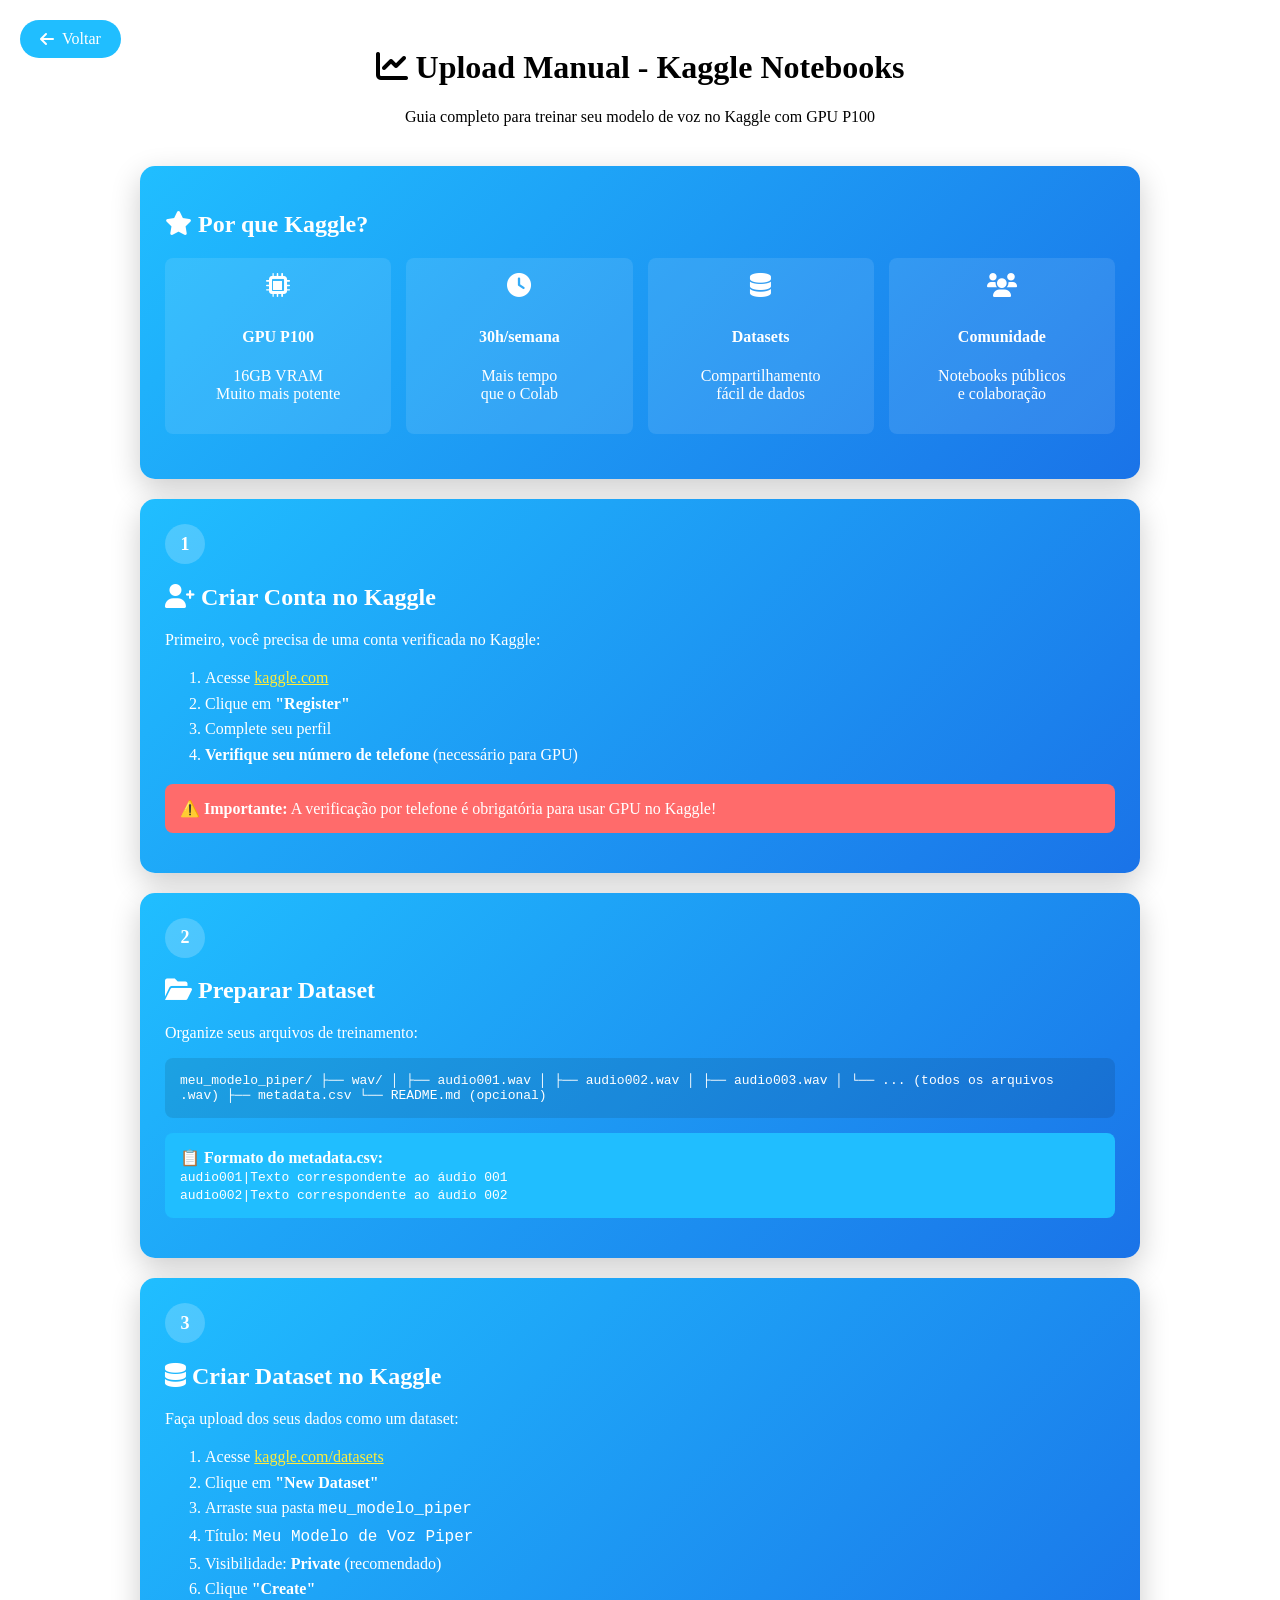
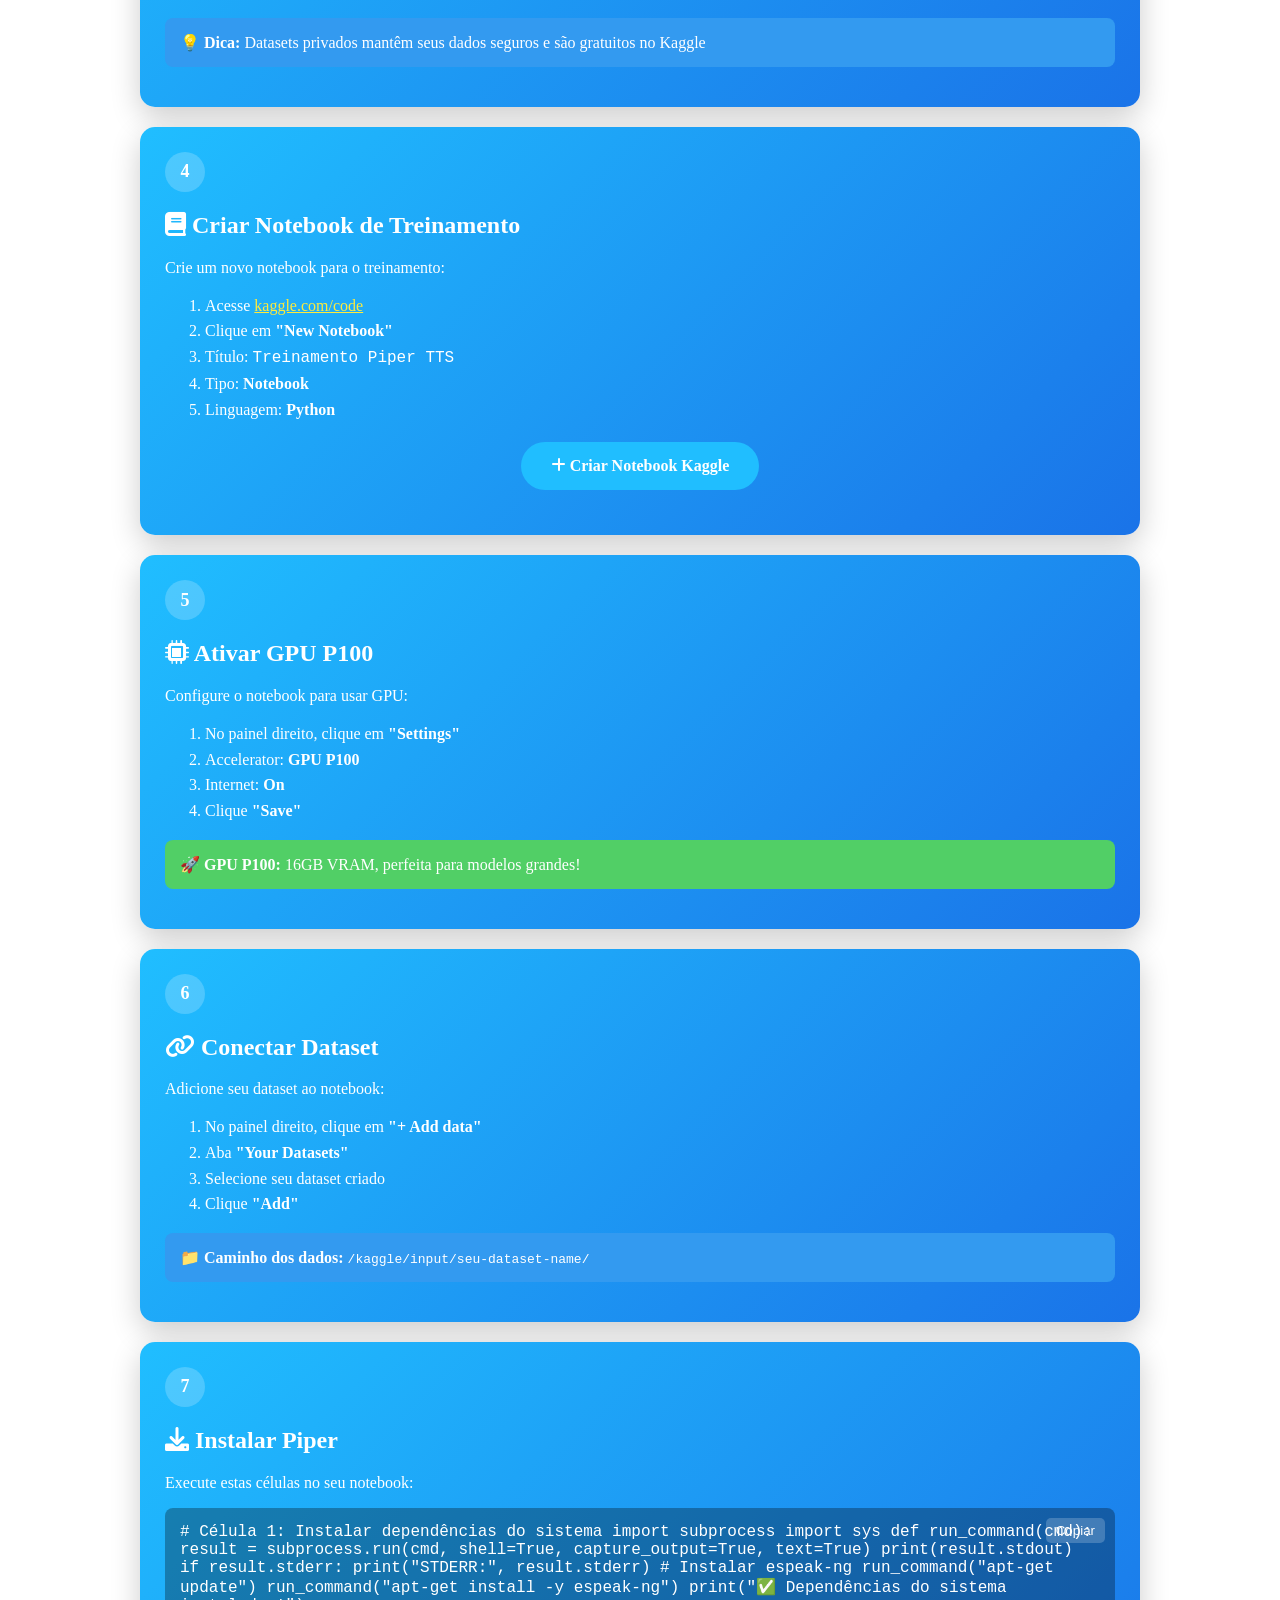
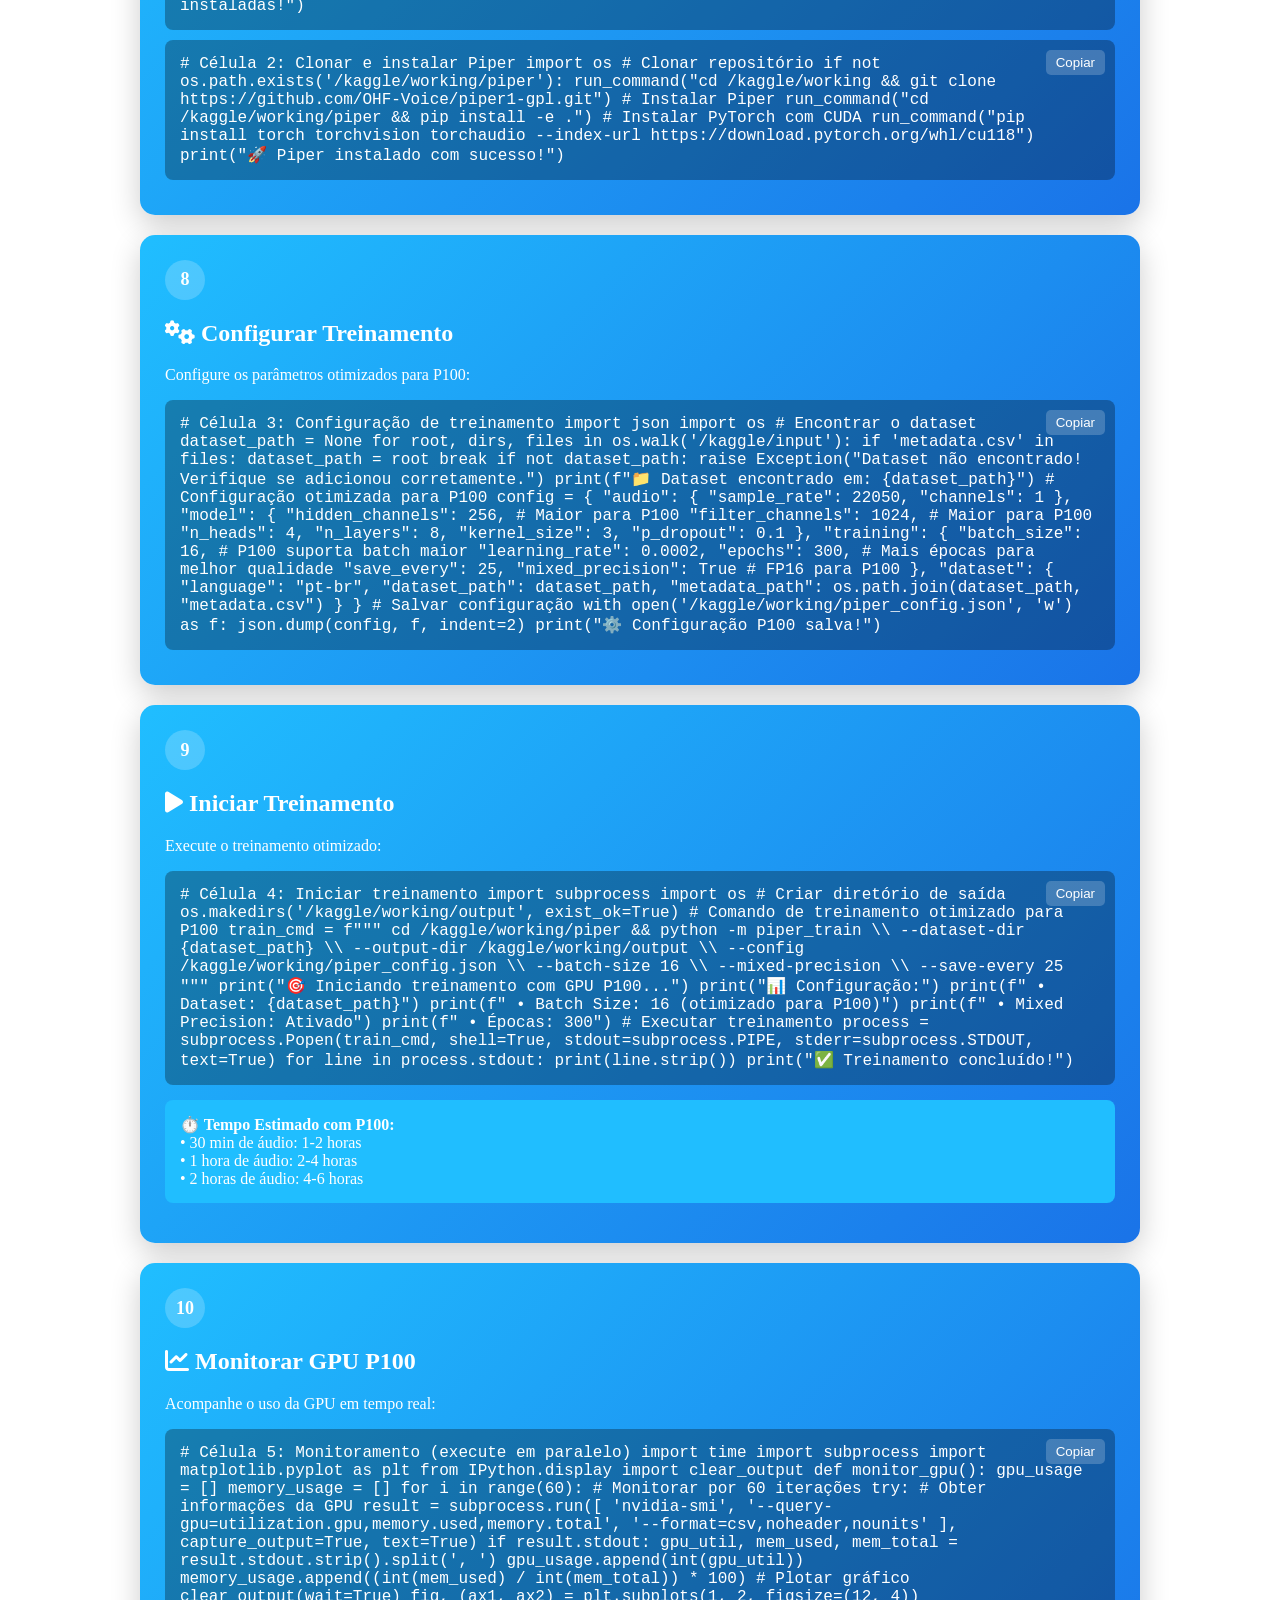
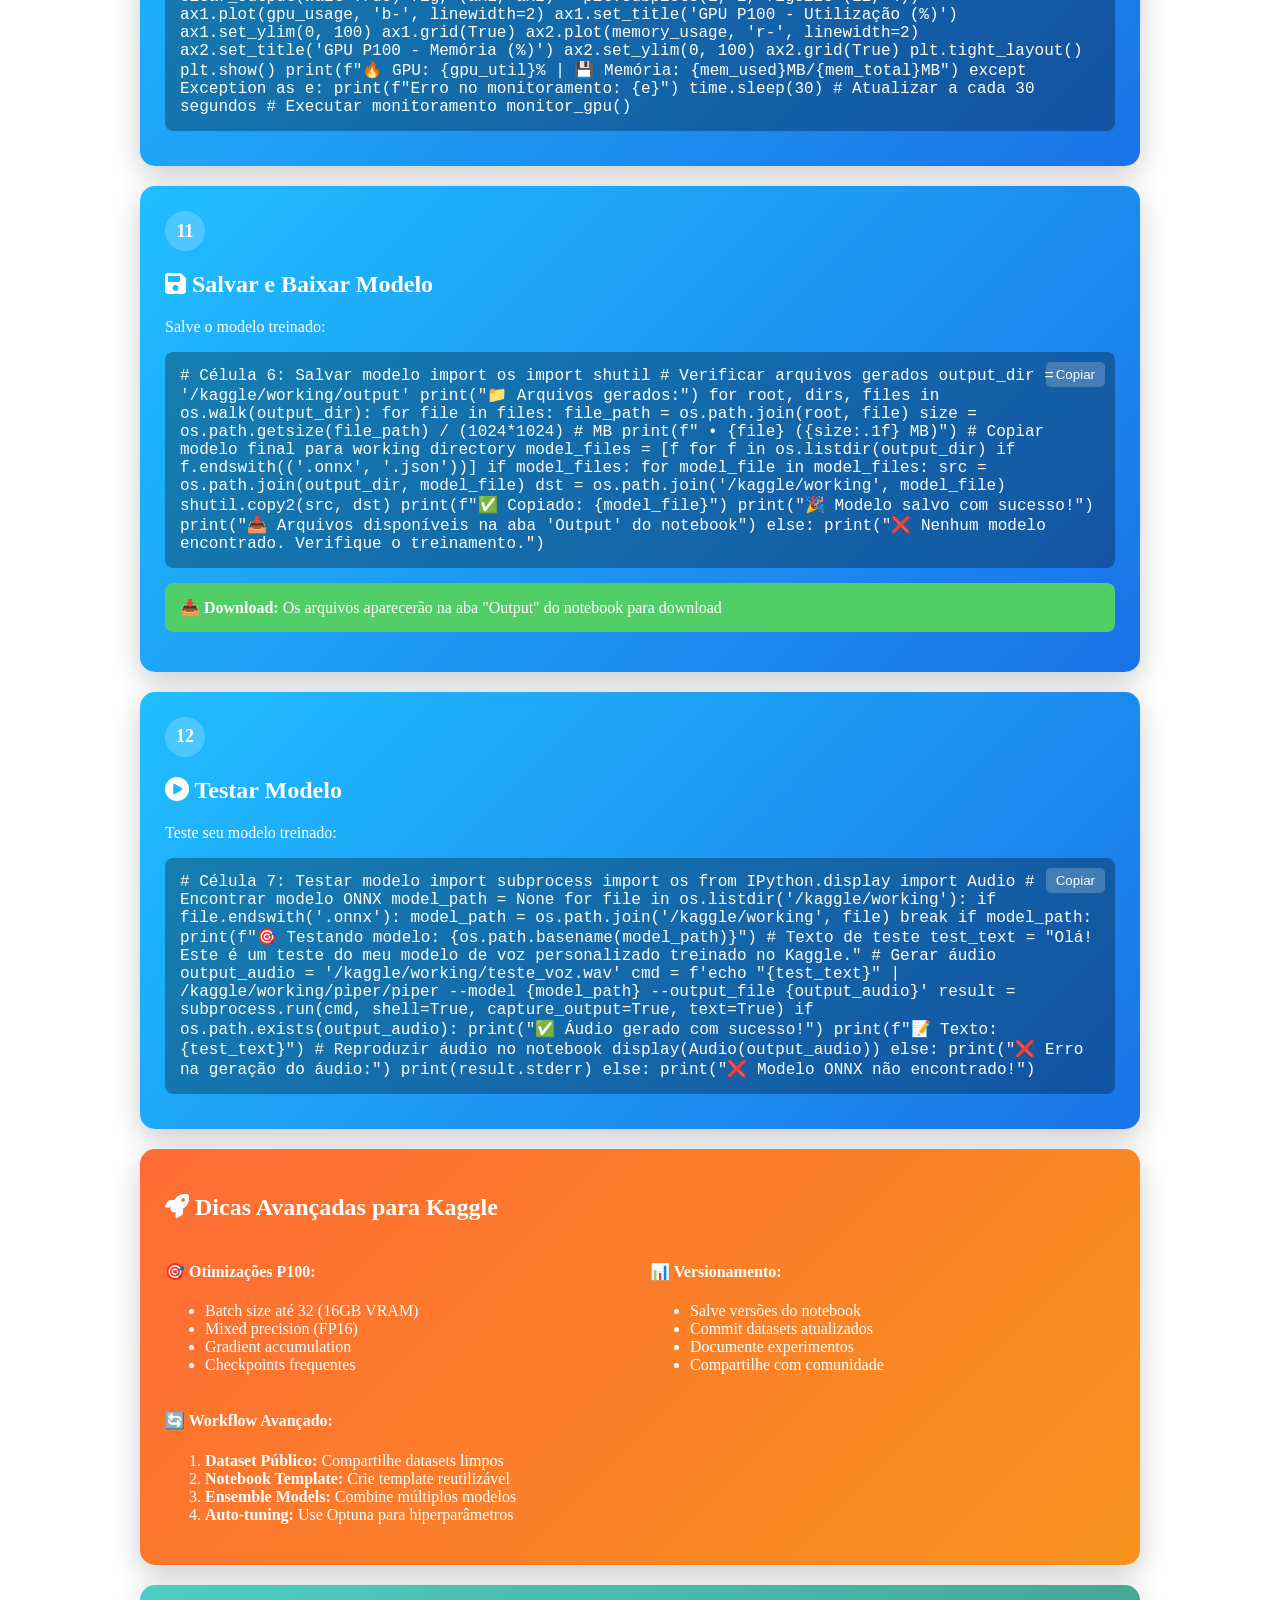
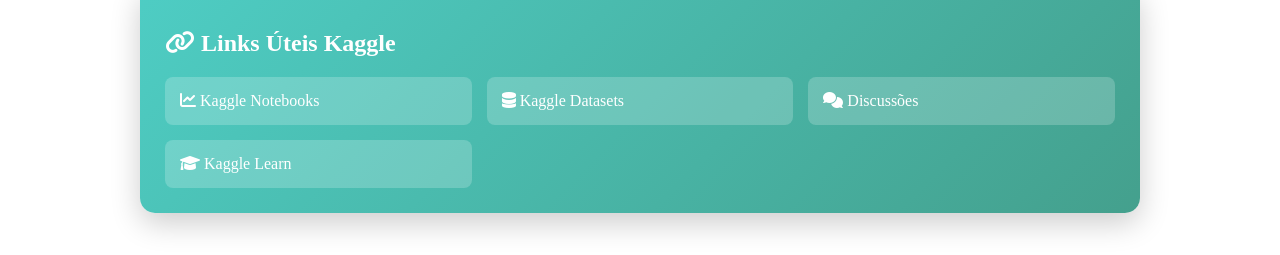
==== templates/Upload_Kaggle.html @ 47024d27 "teste e upgrade do pipper tts" ====
<!DOCTYPE html>
<html lang="pt-BR">
<head>
    <meta charset="UTF-8">
    <meta name="viewport" content="width=device-width, initial-scale=1.0">
    <title>Upload Manual - Kaggle Notebooks</title>
    <link rel="stylesheet" href="{{ url_for('static', filename='css/style.css') }}">
    <link href="https://cdnjs.cloudflare.com/ajax/libs/font-awesome/6.0.0/css/all.min.css" rel="stylesheet">
    <style>
        .upload-guide {
            max-width: 1000px;
            margin: 0 auto;
            padding: 20px;
        }
        .step-card {
            background: linear-gradient(135deg, #20beff 0%, #1a73e8 100%);
            color: white;
            padding: 25px;
            border-radius: 15px;
            margin: 20px 0;
            box-shadow: 0 10px 30px rgba(0,0,0,0.2);
        }
        .step-number {
            background: rgba(255,255,255,0.2);
            width: 40px;
            height: 40px;
            border-radius: 50%;
            display: flex;
            align-items: center;
            justify-content: center;
            font-weight: bold;
            font-size: 18px;
            margin-bottom: 15px;
        }
        .code-block {
            background: rgba(0,0,0,0.3);
            padding: 15px;
            border-radius: 8px;
            font-family: 'Courier New', monospace;
            margin: 10px 0;
            position: relative;
        }
        .copy-btn {
            position: absolute;
            top: 10px;
            right: 10px;
            background: rgba(255,255,255,0.2);
            border: none;
            color: white;
            padding: 5px 10px;
            border-radius: 5px;
            cursor: pointer;
        }
        .warning-box {
            background: #ff6b6b;
            color: white;
            padding: 15px;
            border-radius: 8px;
            margin: 15px 0;
        }
        .success-box {
            background: #51cf66;
            color: white;
            padding: 15px;
            border-radius: 8px;
            margin: 15px 0;
        }
        .info-box {
            background: #339af0;
            color: white;
            padding: 15px;
            border-radius: 8px;
            margin: 15px 0;
        }
        .kaggle-box {
            background: #20beff;
            color: white;
            padding: 15px;
            border-radius: 8px;
            margin: 15px 0;
        }
        .file-structure {
            background: rgba(0,0,0,0.1);
            padding: 15px;
            border-radius: 8px;
            font-family: monospace;
            margin: 10px 0;
        }
        .back-btn {
            position: fixed;
            top: 20px;
            left: 20px;
            background: #20beff;
            color: white;
            border: none;
            padding: 10px 20px;
            border-radius: 25px;
            cursor: pointer;
            text-decoration: none;
            display: flex;
            align-items: center;
            gap: 8px;
            z-index: 1000;
        }
        .advantage-grid {
            display: grid;
            grid-template-columns: repeat(auto-fit, minmax(200px, 1fr));
            gap: 15px;
            margin: 20px 0;
        }
        .advantage-card {
            background: rgba(255,255,255,0.1);
            padding: 15px;
            border-radius: 8px;
            text-align: center;
        }
    </style>
</head>
<body>
    <a href="/" class="back-btn">
        <i class="fas fa-arrow-left"></i> Voltar
    </a>

    <div class="upload-guide">
        <header style="text-align: center; margin-bottom: 40px;">
            <h1><i class="fas fa-chart-line"></i> Upload Manual - Kaggle Notebooks</h1>
            <p>Guia completo para treinar seu modelo de voz no Kaggle com GPU P100</p>
        </header>

        <!-- Vantagens do Kaggle -->
        <div class="step-card" style="background: linear-gradient(135deg, #20beff 0%, #1a73e8 100%);">
            <h2><i class="fas fa-star"></i> Por que Kaggle?</h2>
            <div class="advantage-grid">
                <div class="advantage-card">
                    <i class="fas fa-microchip" style="font-size: 24px; margin-bottom: 10px;"></i>
                    <h4>GPU P100</h4>
                    <p>16GB VRAM<br>Muito mais potente</p>
                </div>
                <div class="advantage-card">
                    <i class="fas fa-clock" style="font-size: 24px; margin-bottom: 10px;"></i>
                    <h4>30h/semana</h4>
                    <p>Mais tempo<br>que o Colab</p>
                </div>
                <div class="advantage-card">
                    <i class="fas fa-database" style="font-size: 24px; margin-bottom: 10px;"></i>
                    <h4>Datasets</h4>
                    <p>Compartilhamento<br>fácil de dados</p>
                </div>
                <div class="advantage-card">
                    <i class="fas fa-users" style="font-size: 24px; margin-bottom: 10px;"></i>
                    <h4>Comunidade</h4>
                    <p>Notebooks públicos<br>e colaboração</p>
                </div>
            </div>
        </div>

        <!-- Passo 1: Criar Conta Kaggle -->
        <div class="step-card">
            <div class="step-number">1</div>
            <h2><i class="fas fa-user-plus"></i> Criar Conta no Kaggle</h2>
            <p>Primeiro, você precisa de uma conta verificada no Kaggle:</p>
            
            <ol style="font-size: 16px; line-height: 1.6;">
                <li>Acesse <a href="https://www.kaggle.com" target="_blank" style="color: #ffeb3b;">kaggle.com</a></li>
                <li>Clique em <strong>"Register"</strong></li>
                <li>Complete seu perfil</li>
                <li><strong>Verifique seu número de telefone</strong> (necessário para GPU)</li>
            </ol>

            <div class="warning-box">
                <strong>⚠️ Importante:</strong> A verificação por telefone é obrigatória para usar GPU no Kaggle!
            </div>
        </div>

        <!-- Passo 2: Preparar Dataset -->
        <div class="step-card">
            <div class="step-number">2</div>
            <h2><i class="fas fa-folder-open"></i> Preparar Dataset</h2>
            <p>Organize seus arquivos de treinamento:</p>
            
            <div class="file-structure">
meu_modelo_piper/
├── wav/
│   ├── audio001.wav
│   ├── audio002.wav
│   ├── audio003.wav
│   └── ... (todos os arquivos .wav)
├── metadata.csv
└── README.md (opcional)
            </div>

            <div class="kaggle-box">
                <strong>📋 Formato do metadata.csv:</strong><br>
                <code>audio001|Texto correspondente ao áudio 001</code><br>
                <code>audio002|Texto correspondente ao áudio 002</code>
            </div>
        </div>

        <!-- Passo 3: Criar Dataset no Kaggle -->
        <div class="step-card">
            <div class="step-number">3</div>
            <h2><i class="fas fa-database"></i> Criar Dataset no Kaggle</h2>
            <p>Faça upload dos seus dados como um dataset:</p>
            
            <ol style="font-size: 16px; line-height: 1.6;">
                <li>Acesse <a href="https://www.kaggle.com/datasets" target="_blank" style="color: #ffeb3b;">kaggle.com/datasets</a></li>
                <li>Clique em <strong>"New Dataset"</strong></li>
                <li>Arraste sua pasta <code>meu_modelo_piper</code></li>
                <li>Título: <code>Meu Modelo de Voz Piper</code></li>
                <li>Visibilidade: <strong>Private</strong> (recomendado)</li>
                <li>Clique <strong>"Create"</strong></li>
            </ol>

            <div class="info-box">
                <strong>💡 Dica:</strong> Datasets privados mantêm seus dados seguros e são gratuitos no Kaggle
            </div>
        </div>

        <!-- Passo 4: Criar Notebook -->
        <div class="step-card">
            <div class="step-number">4</div>
            <h2><i class="fas fa-book"></i> Criar Notebook de Treinamento</h2>
            <p>Crie um novo notebook para o treinamento:</p>
            
            <ol style="font-size: 16px; line-height: 1.6;">
                <li>Acesse <a href="https://www.kaggle.com/code" target="_blank" style="color: #ffeb3b;">kaggle.com/code</a></li>
                <li>Clique em <strong>"New Notebook"</strong></li>
                <li>Título: <code>Treinamento Piper TTS</code></li>
                <li>Tipo: <strong>Notebook</strong></li>
                <li>Linguagem: <strong>Python</strong></li>
            </ol>

            <div style="text-align: center; margin: 20px 0;">
                <a href="https://www.kaggle.com/code/new" 
                   target="_blank" 
                   style="background: #20beff; color: white; padding: 15px 30px; border-radius: 25px; text-decoration: none; display: inline-block; font-weight: bold;">
                    <i class="fas fa-plus"></i> Criar Notebook Kaggle
                </a>
            </div>
        </div>

        <!-- Passo 5: Configurar GPU -->
        <div class="step-card">
            <div class="step-number">5</div>
            <h2><i class="fas fa-microchip"></i> Ativar GPU P100</h2>
            <p>Configure o notebook para usar GPU:</p>
            
            <ol style="font-size: 16px; line-height: 1.6;">
                <li>No painel direito, clique em <strong>"Settings"</strong></li>
                <li>Accelerator: <strong>GPU P100</strong></li>
                <li>Internet: <strong>On</strong></li>
                <li>Clique <strong>"Save"</strong></li>
            </ol>

            <div class="success-box">
                <strong>🚀 GPU P100:</strong> 16GB VRAM, perfeita para modelos grandes!
            </div>
        </div>

        <!-- Passo 6: Adicionar Dataset -->
        <div class="step-card">
            <div class="step-number">6</div>
            <h2><i class="fas fa-link"></i> Conectar Dataset</h2>
            <p>Adicione seu dataset ao notebook:</p>
            
            <ol style="font-size: 16px; line-height: 1.6;">
                <li>No painel direito, clique em <strong>"+ Add data"</strong></li>
                <li>Aba <strong>"Your Datasets"</strong></li>
                <li>Selecione seu dataset criado</li>
                <li>Clique <strong>"Add"</strong></li>
            </ol>

            <div class="info-box">
                <strong>📁 Caminho dos dados:</strong> <code>/kaggle/input/seu-dataset-name/</code>
            </div>
        </div>

        <!-- Passo 7: Instalar Dependências -->
        <div class="step-card">
            <div class="step-number">7</div>
            <h2><i class="fas fa-download"></i> Instalar Piper</h2>
            <p>Execute estas células no seu notebook:</p>
            
            <div class="code-block">
                <button class="copy-btn" onclick="copyToClipboard(this)">Copiar</button>
# Célula 1: Instalar dependências do sistema
import subprocess
import sys

def run_command(cmd):
    result = subprocess.run(cmd, shell=True, capture_output=True, text=True)
    print(result.stdout)
    if result.stderr:
        print("STDERR:", result.stderr)

# Instalar espeak-ng
run_command("apt-get update")
run_command("apt-get install -y espeak-ng")

print("✅ Dependências do sistema instaladas!")
            </div>

            <div class="code-block">
                <button class="copy-btn" onclick="copyToClipboard(this)">Copiar</button>
# Célula 2: Clonar e instalar Piper
import os

# Clonar repositório
if not os.path.exists('/kaggle/working/piper'):
    run_command("cd /kaggle/working && git clone https://github.com/OHF-Voice/piper1-gpl.git")

# Instalar Piper
run_command("cd /kaggle/working/piper && pip install -e .")

# Instalar PyTorch com CUDA
run_command("pip install torch torchvision torchaudio --index-url https://download.pytorch.org/whl/cu118")

print("🚀 Piper instalado com sucesso!")
            </div>
        </div>

        <!-- Passo 8: Configurar Treinamento -->
        <div class="step-card">
            <div class="step-number">8</div>
            <h2><i class="fas fa-cogs"></i> Configurar Treinamento</h2>
            <p>Configure os parâmetros otimizados para P100:</p>
            
            <div class="code-block">
                <button class="copy-btn" onclick="copyToClipboard(this)">Copiar</button>
# Célula 3: Configuração de treinamento
import json
import os

# Encontrar o dataset
dataset_path = None
for root, dirs, files in os.walk('/kaggle/input'):
    if 'metadata.csv' in files:
        dataset_path = root
        break

if not dataset_path:
    raise Exception("Dataset não encontrado! Verifique se adicionou corretamente.")

print(f"📁 Dataset encontrado em: {dataset_path}")

# Configuração otimizada para P100
config = {
    "audio": {
        "sample_rate": 22050,
        "channels": 1
    },
    "model": {
        "hidden_channels": 256,  # Maior para P100
        "filter_channels": 1024,  # Maior para P100
        "n_heads": 4,
        "n_layers": 8,
        "kernel_size": 3,
        "p_dropout": 0.1
    },
    "training": {
        "batch_size": 16,  # P100 suporta batch maior
        "learning_rate": 0.0002,
        "epochs": 300,  # Mais épocas para melhor qualidade
        "save_every": 25,
        "mixed_precision": True  # FP16 para P100
    },
    "dataset": {
        "language": "pt-br",
        "dataset_path": dataset_path,
        "metadata_path": os.path.join(dataset_path, "metadata.csv")
    }
}

# Salvar configuração
with open('/kaggle/working/piper_config.json', 'w') as f:
    json.dump(config, f, indent=2)

print("⚙️ Configuração P100 salva!")
            </div>
        </div>

        <!-- Passo 9: Iniciar Treinamento -->
        <div class="step-card">
            <div class="step-number">9</div>
            <h2><i class="fas fa-play"></i> Iniciar Treinamento</h2>
            <p>Execute o treinamento otimizado:</p>
            
            <div class="code-block">
                <button class="copy-btn" onclick="copyToClipboard(this)">Copiar</button>
# Célula 4: Iniciar treinamento
import subprocess
import os

# Criar diretório de saída
os.makedirs('/kaggle/working/output', exist_ok=True)

# Comando de treinamento otimizado para P100
train_cmd = f"""
cd /kaggle/working/piper && python -m piper_train \\
    --dataset-dir {dataset_path} \\
    --output-dir /kaggle/working/output \\
    --config /kaggle/working/piper_config.json \\
    --batch-size 16 \\
    --mixed-precision \\
    --save-every 25
"""

print("🎯 Iniciando treinamento com GPU P100...")
print("📊 Configuração:")
print(f"  • Dataset: {dataset_path}")
print(f"  • Batch Size: 16 (otimizado para P100)")
print(f"  • Mixed Precision: Ativado")
print(f"  • Épocas: 300")

# Executar treinamento
process = subprocess.Popen(train_cmd, shell=True, stdout=subprocess.PIPE, stderr=subprocess.STDOUT, text=True)

for line in process.stdout:
    print(line.strip())

print("✅ Treinamento concluído!")
            </div>

            <div class="kaggle-box">
                <strong>⏱️ Tempo Estimado com P100:</strong><br>
                • 30 min de áudio: 1-2 horas<br>
                • 1 hora de áudio: 2-4 horas<br>
                • 2 horas de áudio: 4-6 horas
            </div>
        </div>

        <!-- Passo 10: Monitorar GPU -->
        <div class="step-card">
            <div class="step-number">10</div>
            <h2><i class="fas fa-chart-line"></i> Monitorar GPU P100</h2>
            <p>Acompanhe o uso da GPU em tempo real:</p>
            
            <div class="code-block">
                <button class="copy-btn" onclick="copyToClipboard(this)">Copiar</button>
# Célula 5: Monitoramento (execute em paralelo)
import time
import subprocess
import matplotlib.pyplot as plt
from IPython.display import clear_output

def monitor_gpu():
    gpu_usage = []
    memory_usage = []
    
    for i in range(60):  # Monitorar por 60 iterações
        try:
            # Obter informações da GPU
            result = subprocess.run([
                'nvidia-smi', 
                '--query-gpu=utilization.gpu,memory.used,memory.total',
                '--format=csv,noheader,nounits'
            ], capture_output=True, text=True)
            
            if result.stdout:
                gpu_util, mem_used, mem_total = result.stdout.strip().split(', ')
                gpu_usage.append(int(gpu_util))
                memory_usage.append((int(mem_used) / int(mem_total)) * 100)
                
                # Plotar gráfico
                clear_output(wait=True)
                
                fig, (ax1, ax2) = plt.subplots(1, 2, figsize=(12, 4))
                
                ax1.plot(gpu_usage, 'b-', linewidth=2)
                ax1.set_title('GPU P100 - Utilização (%)')
                ax1.set_ylim(0, 100)
                ax1.grid(True)
                
                ax2.plot(memory_usage, 'r-', linewidth=2)
                ax2.set_title('GPU P100 - Memória (%)')
                ax2.set_ylim(0, 100)
                ax2.grid(True)
                
                plt.tight_layout()
                plt.show()
                
                print(f"🔥 GPU: {gpu_util}% | 💾 Memória: {mem_used}MB/{mem_total}MB")
                
        except Exception as e:
            print(f"Erro no monitoramento: {e}")
        
        time.sleep(30)  # Atualizar a cada 30 segundos

# Executar monitoramento
monitor_gpu()
            </div>
        </div>

        <!-- Passo 11: Salvar Modelo -->
        <div class="step-card">
            <div class="step-number">11</div>
            <h2><i class="fas fa-save"></i> Salvar e Baixar Modelo</h2>
            <p>Salve o modelo treinado:</p>
            
            <div class="code-block">
                <button class="copy-btn" onclick="copyToClipboard(this)">Copiar</button>
# Célula 6: Salvar modelo
import os
import shutil

# Verificar arquivos gerados
output_dir = '/kaggle/working/output'
print("📁 Arquivos gerados:")
for root, dirs, files in os.walk(output_dir):
    for file in files:
        file_path = os.path.join(root, file)
        size = os.path.getsize(file_path) / (1024*1024)  # MB
        print(f"  • {file} ({size:.1f} MB)")

# Copiar modelo final para working directory
model_files = [f for f in os.listdir(output_dir) if f.endswith(('.onnx', '.json'))]

if model_files:
    for model_file in model_files:
        src = os.path.join(output_dir, model_file)
        dst = os.path.join('/kaggle/working', model_file)
        shutil.copy2(src, dst)
        print(f"✅ Copiado: {model_file}")
    
    print("🎉 Modelo salvo com sucesso!")
    print("📥 Arquivos disponíveis na aba 'Output' do notebook")
else:
    print("❌ Nenhum modelo encontrado. Verifique o treinamento.")
            </div>

            <div class="success-box">
                <strong>📥 Download:</strong> Os arquivos aparecerão na aba "Output" do notebook para download
            </div>
        </div>

        <!-- Passo 12: Testar Modelo -->
        <div class="step-card">
            <div class="step-number">12</div>
            <h2><i class="fas fa-play-circle"></i> Testar Modelo</h2>
            <p>Teste seu modelo treinado:</p>
            
            <div class="code-block">
                <button class="copy-btn" onclick="copyToClipboard(this)">Copiar</button>
# Célula 7: Testar modelo
import subprocess
import os
from IPython.display import Audio

# Encontrar modelo ONNX
model_path = None
for file in os.listdir('/kaggle/working'):
    if file.endswith('.onnx'):
        model_path = os.path.join('/kaggle/working', file)
        break

if model_path:
    print(f"🎯 Testando modelo: {os.path.basename(model_path)}")
    
    # Texto de teste
    test_text = "Olá! Este é um teste do meu modelo de voz personalizado treinado no Kaggle."
    
    # Gerar áudio
    output_audio = '/kaggle/working/teste_voz.wav'
    
    cmd = f'echo "{test_text}" | /kaggle/working/piper/piper --model {model_path} --output_file {output_audio}'
    
    result = subprocess.run(cmd, shell=True, capture_output=True, text=True)
    
    if os.path.exists(output_audio):
        print("✅ Áudio gerado com sucesso!")
        print(f"📝 Texto: {test_text}")
        
        # Reproduzir áudio no notebook
        display(Audio(output_audio))
    else:
        print("❌ Erro na geração do áudio:")
        print(result.stderr)
else:
    print("❌ Modelo ONNX não encontrado!")
            </div>
        </div>

        <!-- Dicas Avançadas -->
        <div class="step-card" style="background: linear-gradient(135deg, #ff6b35 0%, #f7931e 100%);">
            <h2><i class="fas fa-rocket"></i> Dicas Avançadas para Kaggle</h2>
            
            <div style="display: grid; grid-template-columns: 1fr 1fr; gap: 20px; margin-top: 20px;">
                <div>
                    <h4>🎯 Otimizações P100:</h4>
                    <ul>
                        <li>Batch size até 32 (16GB VRAM)</li>
                        <li>Mixed precision (FP16)</li>
                        <li>Gradient accumulation</li>
                        <li>Checkpoints frequentes</li>
                    </ul>
                </div>
                
                <div>
                    <h4>📊 Versionamento:</h4>
                    <ul>
                        <li>Salve versões do notebook</li>
                        <li>Commit datasets atualizados</li>
                        <li>Documente experimentos</li>
                        <li>Compartilhe com comunidade</li>
                    </ul>
                </div>
            </div>

            <div style="margin-top: 20px;">
                <h4>🔄 Workflow Avançado:</h4>
                <ol>
                    <li><strong>Dataset Público:</strong> Compartilhe datasets limpos</li>
                    <li><strong>Notebook Template:</strong> Crie template reutilizável</li>
                    <li><strong>Ensemble Models:</strong> Combine múltiplos modelos</li>
                    <li><strong>Auto-tuning:</strong> Use Optuna para hiperparâmetros</li>
                </ol>
            </div>
        </div>

        <!-- Links Úteis -->
        <div class="step-card" style="background: linear-gradient(135deg, #4ecdc4 0%, #44a08d 100%);">
            <h2><i class="fas fa-link"></i> Links Úteis Kaggle</h2>
            
            <div style="display: grid; grid-template-columns: repeat(auto-fit, minmax(250px, 1fr)); gap: 15px; margin-top: 20px;">
                <a href="https://www.kaggle.com/code" target="_blank" style="color: white; text-decoration: none; background: rgba(255,255,255,0.2); padding: 15px; border-radius: 8px; display: block;">
                    <i class="fas fa-chart-line"></i> Kaggle Notebooks
                </a>
                <a href="https://www.kaggle.com/datasets" target="_blank" style="color: white; text-decoration: none; background: rgba(255,255,255,0.2); padding: 15px; border-radius: 8px; display: block;">
                    <i class="fas fa-database"></i> Kaggle Datasets
                </a>
                <a href="https://www.kaggle.com/discussions" target="_blank" style="color: white; text-decoration: none; background: rgba(255,255,255,0.2); padding: 15px; border-radius: 8px; display: block;">
                    <i class="fas fa-comments"></i> Discussões
                </a>
                <a href="https://www.kaggle.com/learn" target="_blank" style="color: white; text-decoration: none; background: rgba(255,255,255,0.2); padding: 15px; border-radius: 8px; display: block;">
                    <i class="fas fa-graduation-cap"></i> Kaggle Learn
                </a>
            </div>
        </div>
    </div>

    <script>
        function copyToClipboard(button) {
            const codeBlock = button.parentElement;
            const code = codeBlock.textContent.replace('Copiar', '').trim();
            
            navigator.clipboard.writeText(code).then(() => {
                button.textContent = 'Copiado!';
                button.style.background = '#51cf66';
                
                setTimeout(() => {
                    button.textContent = 'Copiar';
                    button.style.background = 'rgba(255,255,255,0.2)';
                }, 2000);
            });
        }
    </script>
</body>
</html>
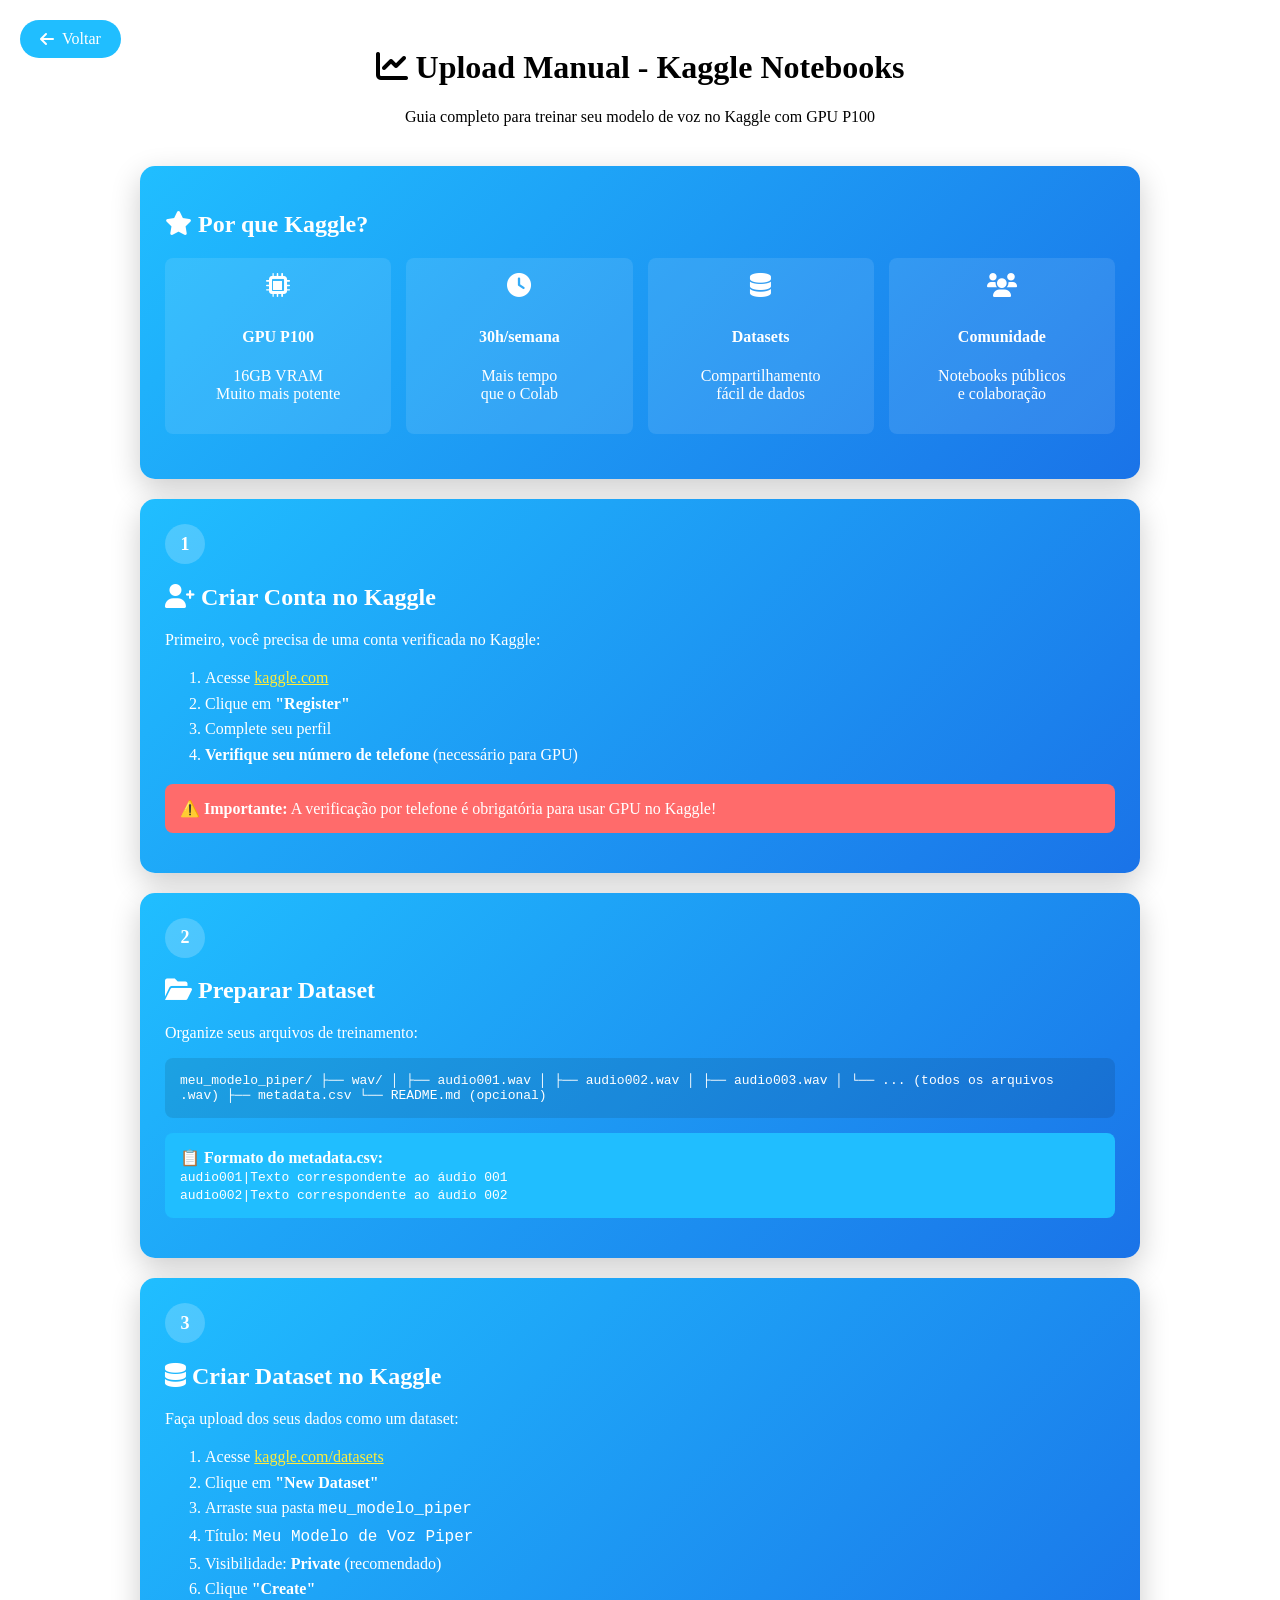
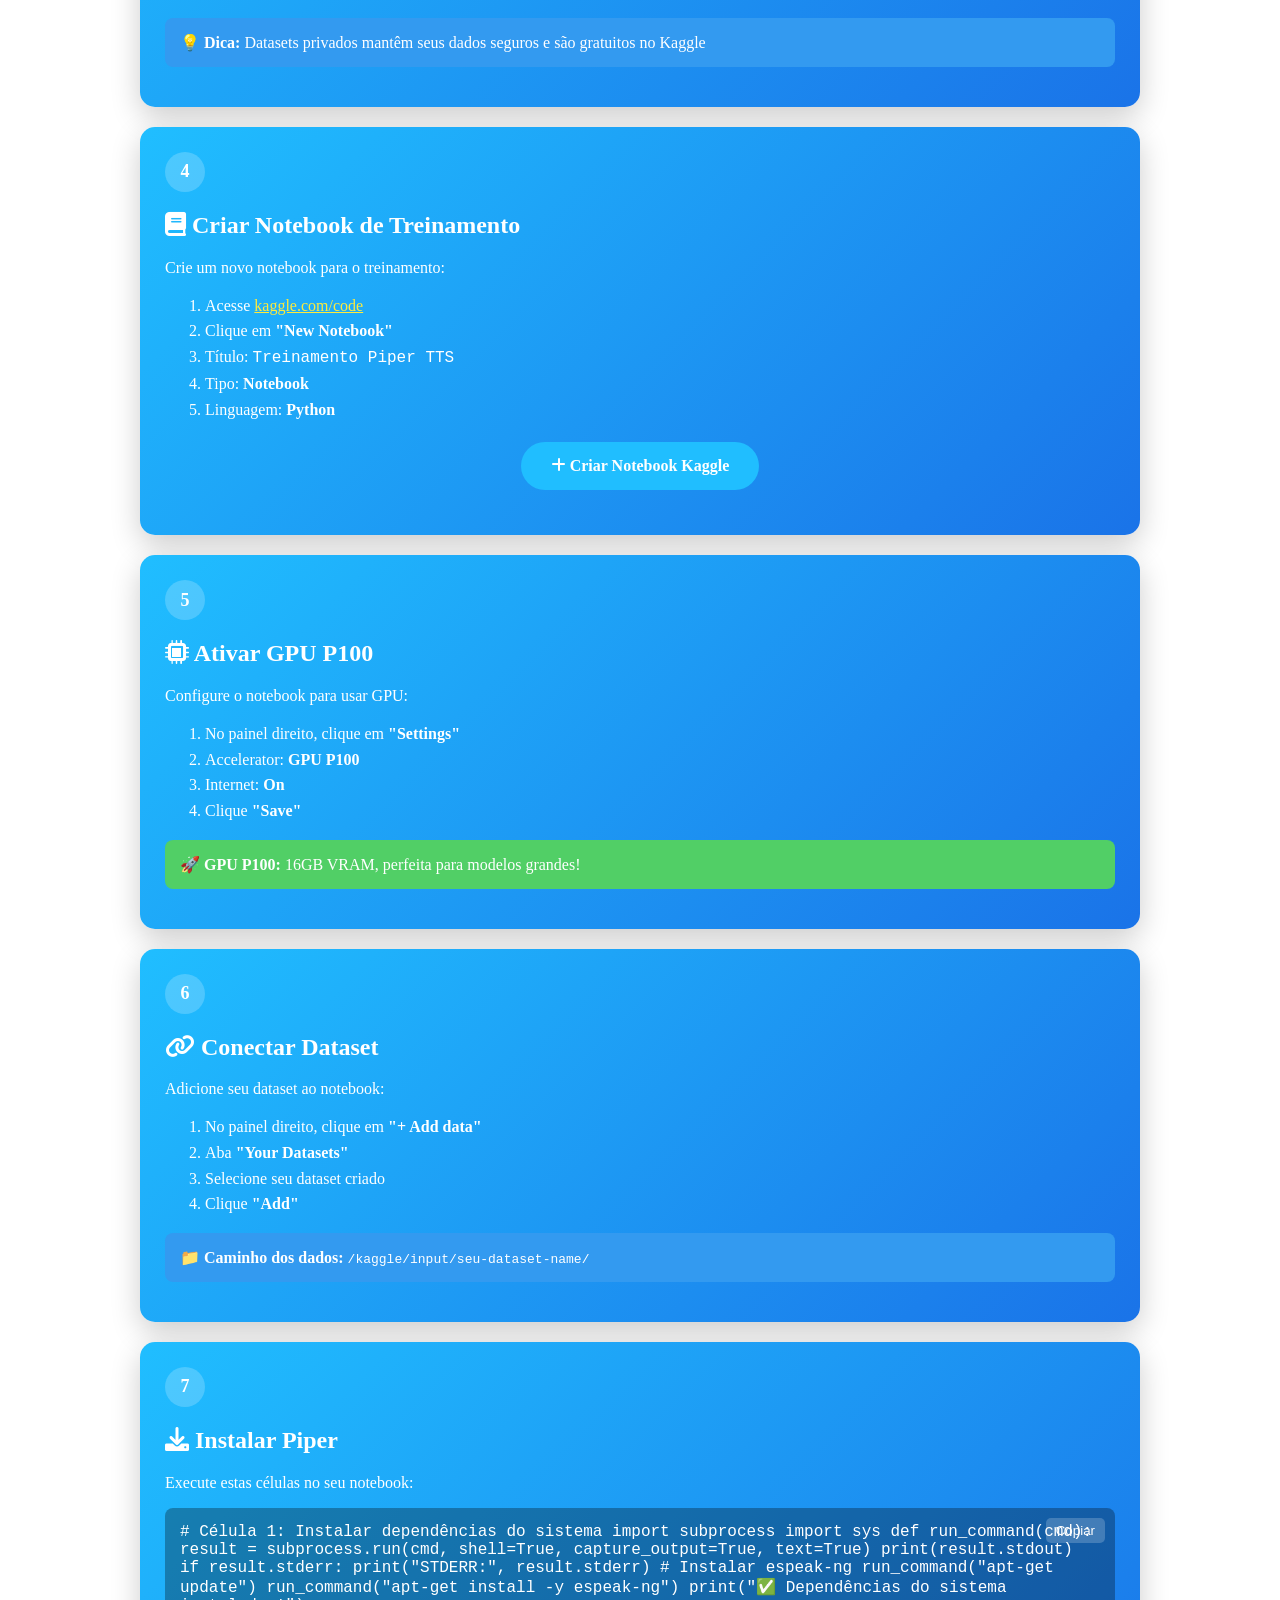
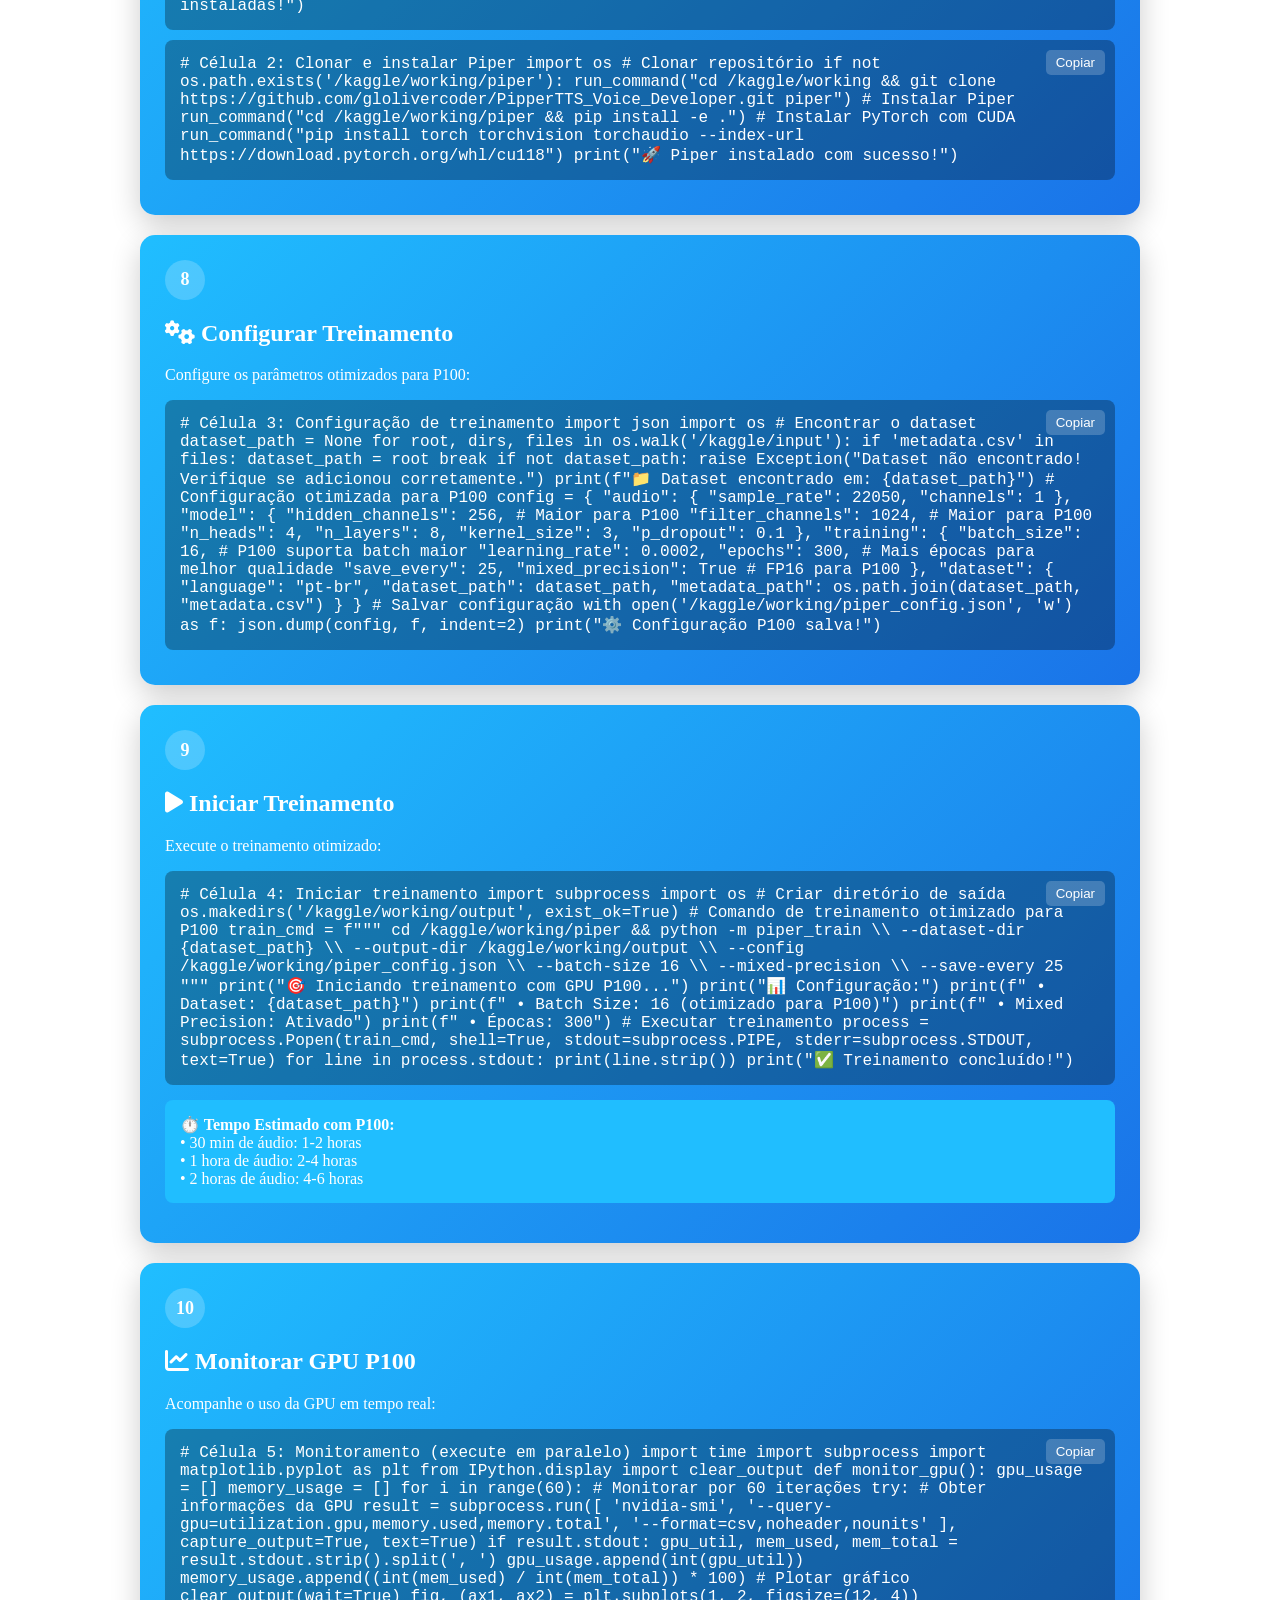
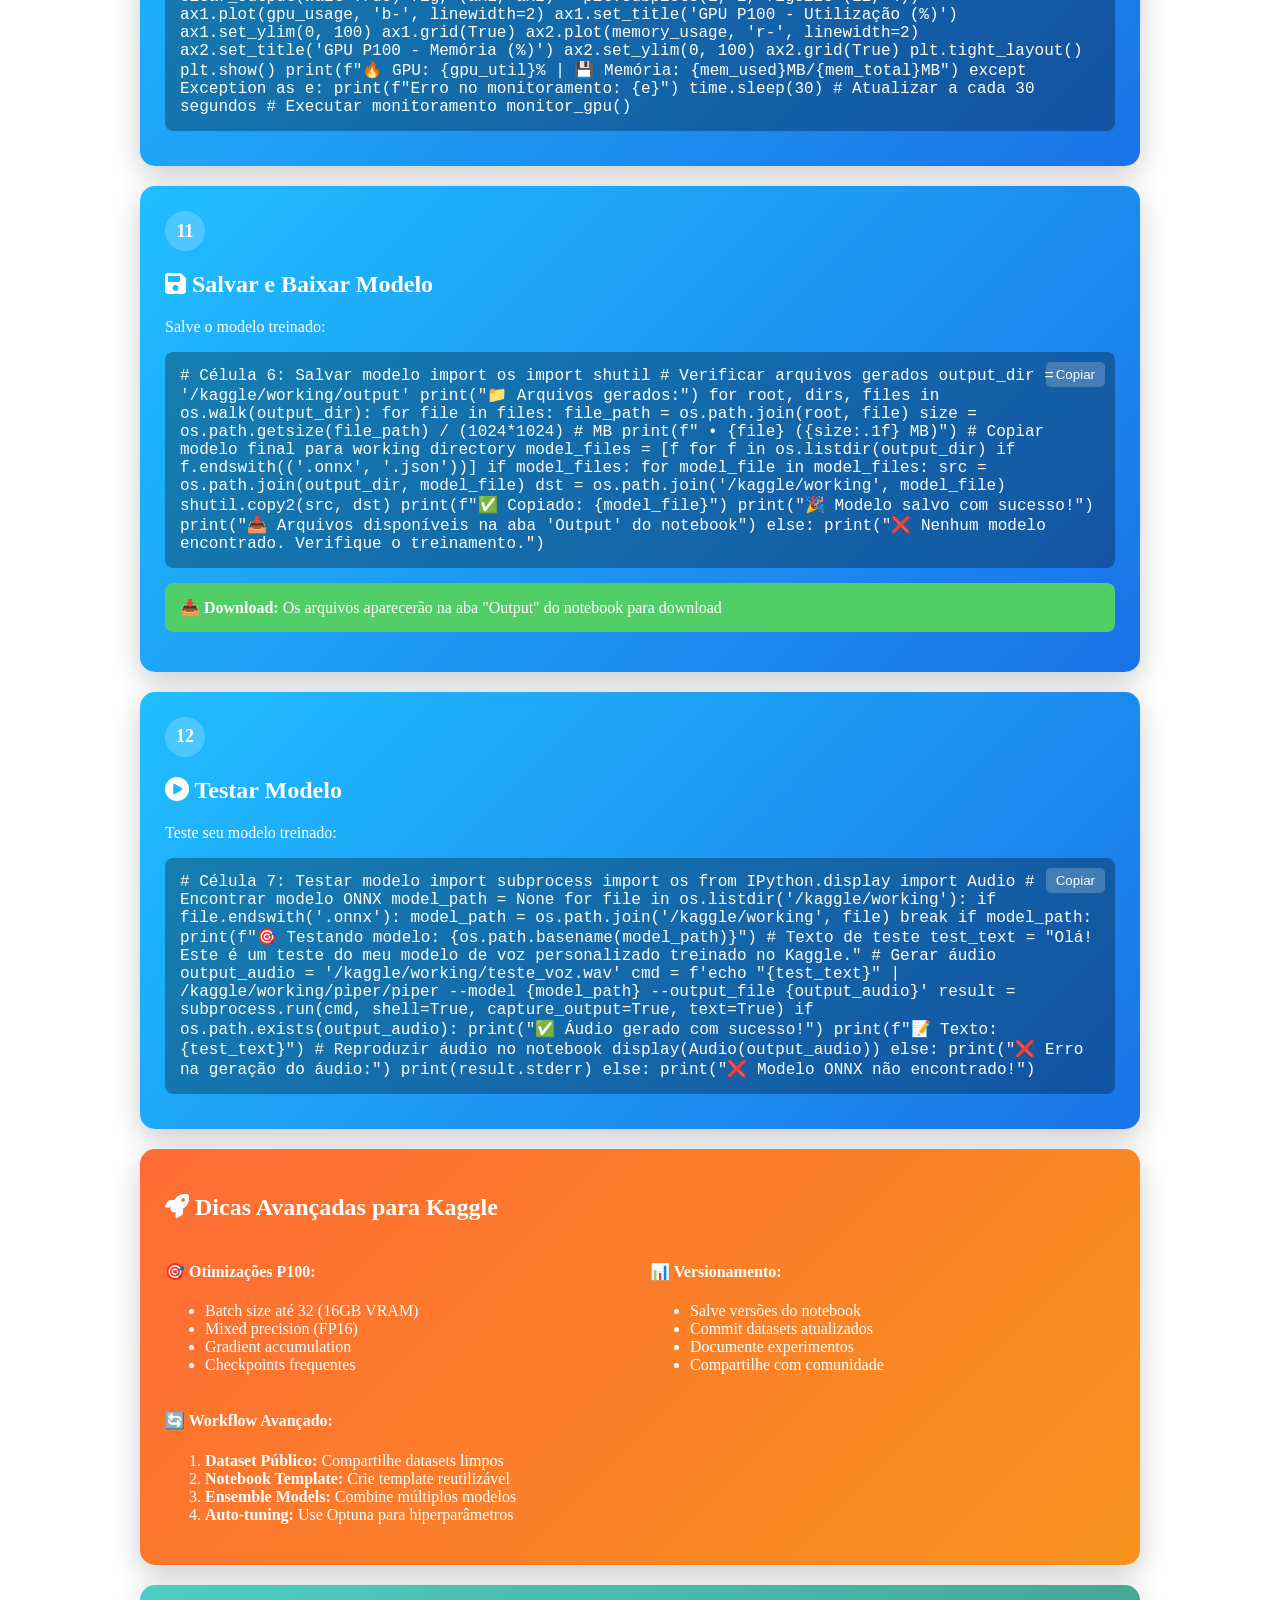
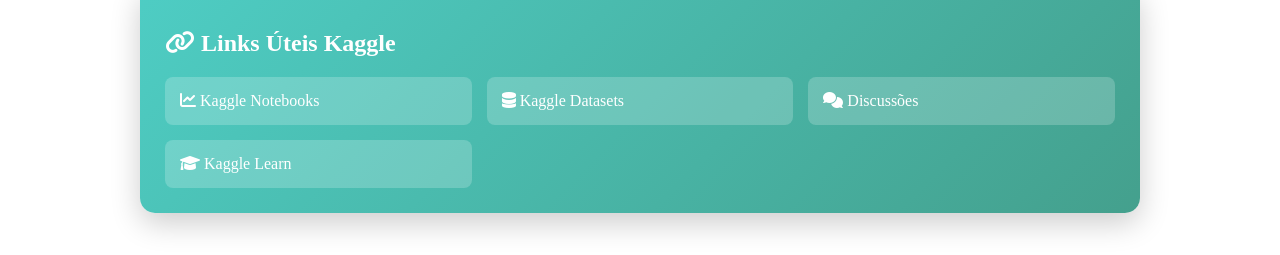
==== commit e6f0fbdb: "teste e upgrade do pipper tts" ====
--- a/templates/Upload_Kaggle.html
+++ b/templates/Upload_Kaggle.html
@@ -307,7 +307,7 @@
 
 # Clonar repositório
 if not os.path.exists('/kaggle/working/piper'):
-    run_command("cd /kaggle/working && git clone https://github.com/OHF-Voice/piper1-gpl.git")
+    run_command("cd /kaggle/working && git clone https://github.com/glolivercoder/PipperTTS_Voice_Developer.git piper")
 
 # Instalar Piper
 run_command("cd /kaggle/working/piper && pip install -e .")
